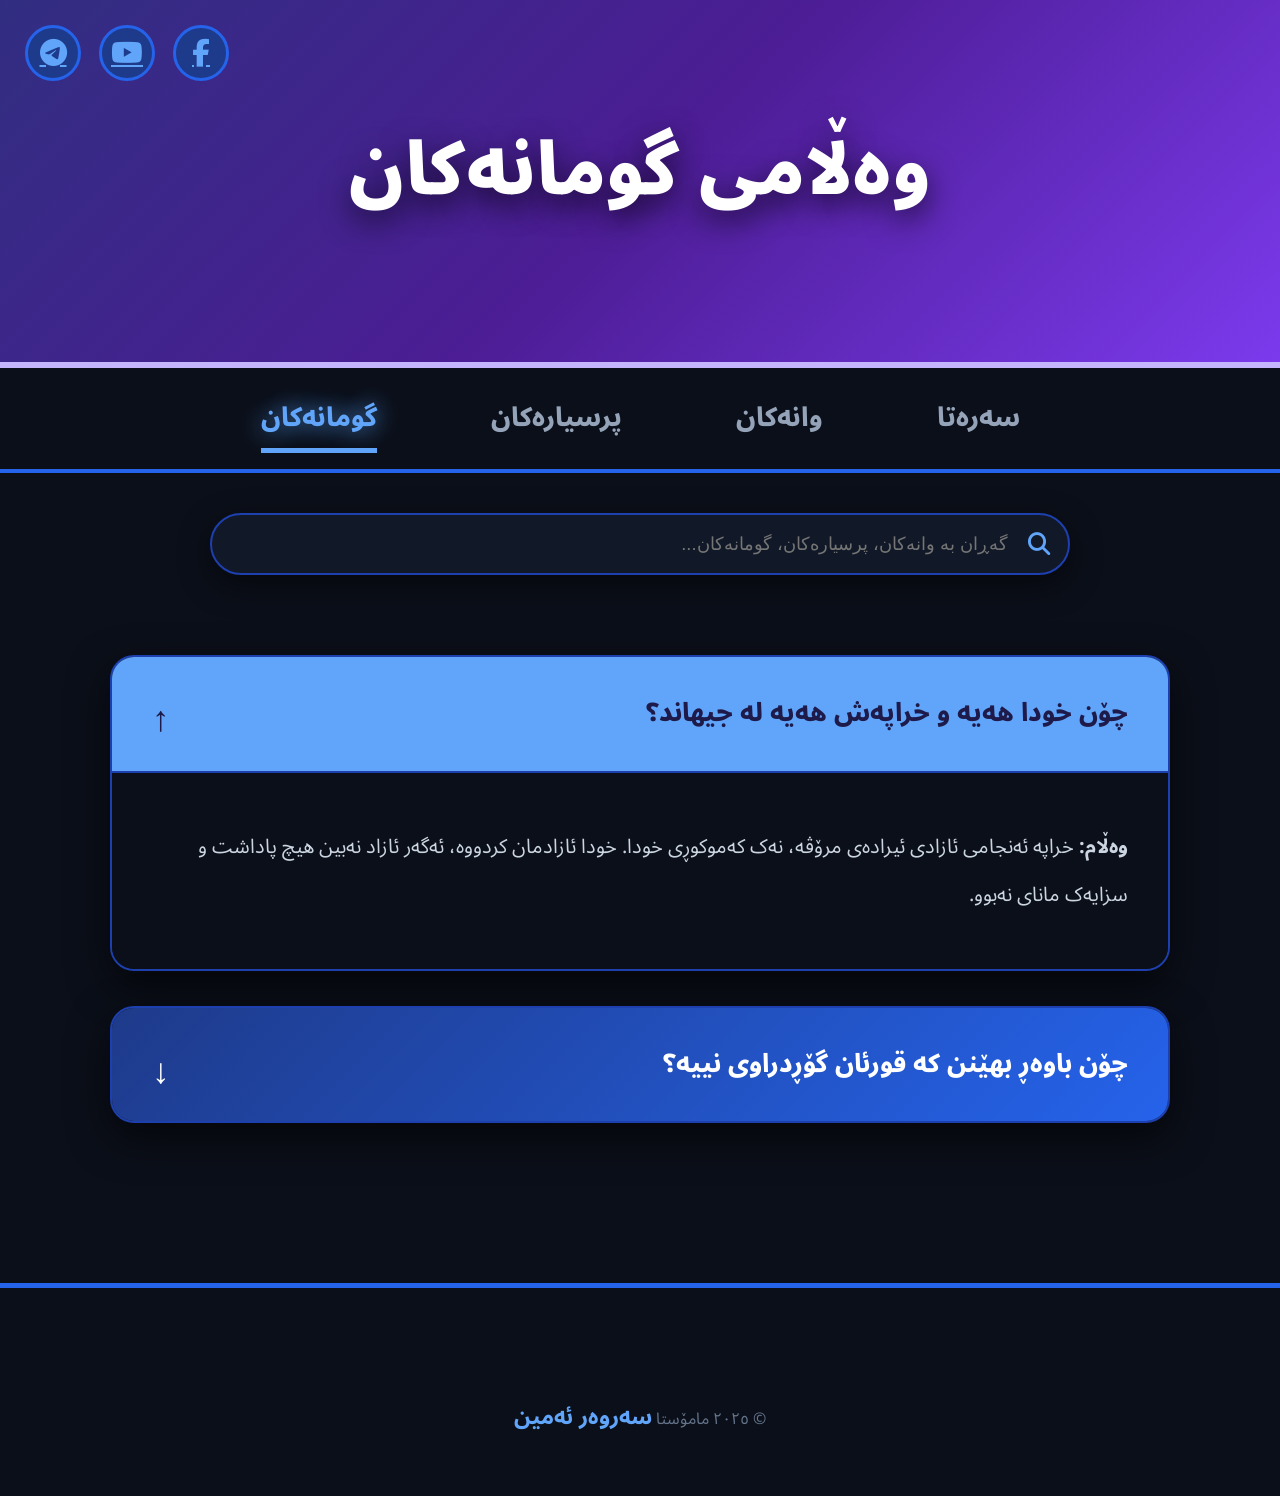
==== doubts.html @ 7249e8c4 "Add files via upload" ====
<!DOCTYPE html>
<html lang="ku" dir="rtl">
<head>
    <meta charset="UTF-8">
    <meta name="viewport" content="width=device-width, initial-scale=1.0">
    <title>وەڵامی گومانەکان | مامۆستا سەروەر ئەمین</title>
    <link rel="stylesheet" href="style.css">
</head>
<body>

<div class="top-social-fixed">
    <a href="https://facebook.com/serwermin" target="_blank" class="top-icon"><i class="fab fa-facebook-f"></i></a>
    <a href="https://youtube.com/@serwermin" target="_blank" class="top-icon"><i class="fab fa-youtube"></i></a>
    <a href="https://t.me/serwermin" target="_blank" class="top-icon"><i class="fab fa-telegram-plane"></i></a>
</div>

<header class="doubts">
    <h1>وەڵامی گومانەکان</h1>
</header>

<nav>
    <a href="index.html">سەرەتا</a>
    <a href="lessons.html">وانەکان</a>
    <a href="questions.html">پرسیارەکان</a>
    <a href="doubts.html">گومانەکان</a>
</nav>
<div class="search-container">
    <div class="search-box">
        <i class="fas fa-search"></i>
        <input type="text" id="searchInput" placeholder="گەڕان بە وانەکان، پرسیارەکان، گومانەکان..." autocomplete="off">
        <div class="search-results" id="searchResults"></div>
    </div>
</div>

<div class="accordion">
    <details class="item" open>
        <summary> چۆن خودا هەیە و خراپەش هەیە لە جیهاند؟</summary>
        <div class="content">
            <p><strong>وەڵام:</strong> خراپە ئەنجامی ئازادی ئیرادەی مرۆڤە، نەک کەموکوڕی خودا. خودا ئازادمان کردووە، ئەگەر ئازاد نەبین هیچ پاداشت و سزایەک مانای نەبوو.</p>
        </div>
    </details>
    <details class="item">
        <summary>چۆن باوەڕ بهێنن کە قورئان گۆڕدراوی نییە؟</summary>
        <div class="content">
            <p><strong>وەڵام:</strong> خودا خۆی پارێزگاری لێدەکات: ﴿إِنَّا نَحْنُ نَزَّلْنَا الذِّكْرَ وَإِنَّا لَهُ لَحَافِظُونَ﴾</p>
        </div>
    </details>
    <!-- گومانی زیاتر زیاد بکە -->
</div>

<footer>© ٢٠٢٥ مامۆستا <span>سەروەر ئەمین</span></footer>
<script src="script.js"></script>
</body>
</html>
---- style.css ----
@import url('https://fonts.googleapis.com/css2?family=Noto+Sans+Arabic:wght@300;400;500;700;900&display=swap');
@import url('https://cdnjs.cloudflare.com/ajax/libs/font-awesome/6.5.1/css/all.min.css');

*{margin:0;padding:0;box-sizing:border-box;}

body{
    font-family:'Noto Sans Arabic',sans-serif;
    background:#0b0f19;
    color:#cbd5e1;
    line-height:1.7;
    direction:rtl;
}

/* ============ مۆبایل – زۆر بچووک و شاهانە ============ */
@media (max-width: 768px) {
    header{
        padding:50px 15px 70px !important;
    }
    header h1{
        font-size:1.9rem !important;
        font-weight:900;
    }
    nav{
        padding:12px 8px !important;
    }
    nav a{
        margin:0 6px !important;
        font-size:0.95rem !important;
        font-weight:700 !important;
    }
    .cards{
        gap:16px !important;
        margin:35px auto !important;
        padding:0 12px !important;
    }
    .card{
        border-radius:18px !important;
    }
    .card h3{
        padding:35px 15px !important;
        font-size:1.35rem !important;
    }
    .accordion{
        padding:0 12px !important;
        margin:35px auto !important;
    }
    .item{
        margin:16px 0 !important;
        border-radius:18px !important;
    }
    .item summary{
        padding:18px 16px !important;
        font-size:1.15rem !important;
    }
    .content{
        padding:22px 16px !important;
        font-size:1.05rem !important;
        line-height:1.9 !important;
    }
    .top-social-fixed{
        top:8px !important;
        left:8px !important;
        gap:8px !important;
    }
    .top-icon{
        width:38px !important;
        height:38px !important;
        font-size:18px !important;
    }
    footer{
        padding:60px 15px 35px !important;
        margin-top:60px !important;
        font-size:0.95rem !important;
    }
    footer span{font-size:1.1rem !important;}
}

/* ============ کۆمپیوتەر ============ */
header{
    padding:110px 20px 130px;
    text-align:center;
    background:linear-gradient(135deg,#1e3a8a,#2563eb);
    border-bottom:6px solid #60a5fa;
}
header.lessons{background:linear-gradient(135deg,#0c4a6e,#0369a1,#0ea5e9);border-color:#7dd3fc;}
header.questions{background:linear-gradient(135deg,#1e40af,#3b82f6,#60a5fa);border-color:#93c5fd;}
header.doubts{background:linear-gradient(135deg,#312e81,#4c1d95,#7c3aed);border-color:#c4b5fd;}

header h1{font-size:4.5rem;font-weight:900;color:#fff;text-shadow:0 10px 30px rgba(0,0,0,0.7);}

nav{
    background:#0b0f19;
    padding:28px;
    text-align:center;
    position:sticky;
    top:0;
    z-index:9999;
    border-bottom:4px solid #2563eb;
    backdrop-filter:blur(15px);
}
nav a{
    color:#94a3b8;
    margin:0 55px;
    font-size:1.65rem;
    font-weight:800;
    text-decoration:none;
    position:relative;
    transition:all 0.4s;
}
nav a:hover{color:#60a5fa;}
nav a::before{content:'';position:absolute;bottom:-8px;left:50%;width:0;height:5px;background:#60a5fa;transition:all 0.5s;}
nav a:hover::before, nav a.active::before{width:100%;left:0;}
nav a.active{color:#60a5fa !important;text-shadow:0 0 25px #60a5fa;transform:scale(1.1);}

.cards{display:grid;grid-template-columns:repeat(auto-fit,minmax(320px,1fr));gap:40px;max-width:1200px;margin:90px auto;padding:0 20px;}
.card{background:#111827;border:2px solid #1e40af;border-radius:24px;overflow:hidden;cursor:pointer;transition:all 0.6s;}
.card:hover{transform:translateY(-25px);border-color:#60a5fa;box-shadow:0 40px 90px rgba(96,165,250,0.4);}
.card h3{background:linear-gradient(135deg,#1e40af,#2563eb,#3b82f6);color:white;padding:75px 20px;font-size:2.3rem;font-weight:900;text-align:center;}

.accordion{max-width:1100px;margin:80px auto;padding:0 20px;}
.item{margin:35px 0;background:#111827;border-radius:24px;overflow:hidden;border:2px solid #1e40af;box-shadow:0 15px 40px rgba(0,0,0,0.6);}
.item summary{padding:35px 40px;background:linear-gradient(135deg,#1e3a8a,#2563eb);color:white;font-size:1.6rem;font-weight:800;cursor:pointer;list-style:none;position:relative;}
.item summary::after{content:"↓";position:absolute;left:40px;font-size:2.2rem;transition:0.5s;}
.item[open] summary::after{transform:rotate(180deg);}
.item[open] summary{background:#60a5fa;color:#1e1b4b;}
.content{padding:50px 40px;background:#0b0f19;font-size:1.25rem;line-height:2.4;border-top:2px solid #1e40af;}

.top-social-fixed{position:fixed;top:25px;left:25px;z-index:9999;display:flex;gap:18px;}
.top-icon{width:56px;height:56px;background:#1e3a8a;color:#60a5fa;display:flex;align-items:center;justify-content:center;font-size:28px;border-radius:50%;border:3px solid #2563eb;transition:all 0.4s;}
.top-icon:hover{background:#60a5fa;color:white;transform:scale(1.3);}

footer{text-align:center;padding:110px 20px 60px;background:#0b0f19;color:#64748b;border-top:5px solid #2563eb;margin-top:160px;}
footer span{color:#60a5fa;font-weight:bold;font-size:1.4rem;}
.search-container{
    max-width: 900px;
    margin: 40px auto 60px;
    padding: 0 20px;
    position: relative;
}

.search-box{
    position: relative;
}

.search-box i{
    position: absolute;
    right: 20px;
    top: 50%;
    transform: translateY(-50%);
    color: #60a5fa;
    font-size: 1.4rem;
    pointer-events: none;
    z-index: 2;
}

#searchInput{
    width: 100%;
    padding: 18px 60px 18px 20px;
    background: #111827;
    border: 2px solid #1e40af;
    border-radius: 50px;
    color: white;
    font-size: 1.15rem;
    outline: none;
    transition: all 0.4s ease;
    box-shadow: 0 10px 30px rgba(0,0,0,0.5);
}

#searchInput:focus{
    border-color: #60a5fa;
    box-shadow: 0 15px 40px rgba(96,165,250,0.4);
    background: #171d2d;
}

.search-results{
    position: absolute;
    top: 100%;
    left: 0;
    right: 0;
    background: #111827;
    border-radius: 20px;
    margin-top: 10px;
    max-height: 70vh;
    overflow-y: auto;
    border: 2px solid #1e40af;
    box-shadow: 0 20px 50px rgba(0,0,0,0.7);
    opacity: 0;
    visibility: hidden;
    transition: all 0.4s ease;
    z-index: 1000;
}

.search-results.show{
    opacity: 1;
    visibility: visible;
}

.search-result-item{
    padding: 18px 25px;
    border-bottom: 1px solid #1e40af;
    transition: all 0.3s ease;
    cursor: pointer;
}

.search-result-item:hover{
    background: #2563eb;
    padding-left: 35px;
}

.search-result-item:last-child{
    border-bottom: none;
}

.search-result-item h4{
    color: #60a5fa;
    font-size: 1.15rem;
    margin-bottom: 6px;
}

.search-result-item p{
    color: #94a3b8;
    font-size: 0.95rem;
    margin: 0;
}

/* مۆبایل */
@media (max-width: 768px){
    #searchInput{
        padding: 16px 55px 16px 18px;
        font-size: 1rem;
    }
    .search-result-item{
        padding: 16px 20px;
    }
    .search-result-item h4{font-size: 1.05rem;}
}
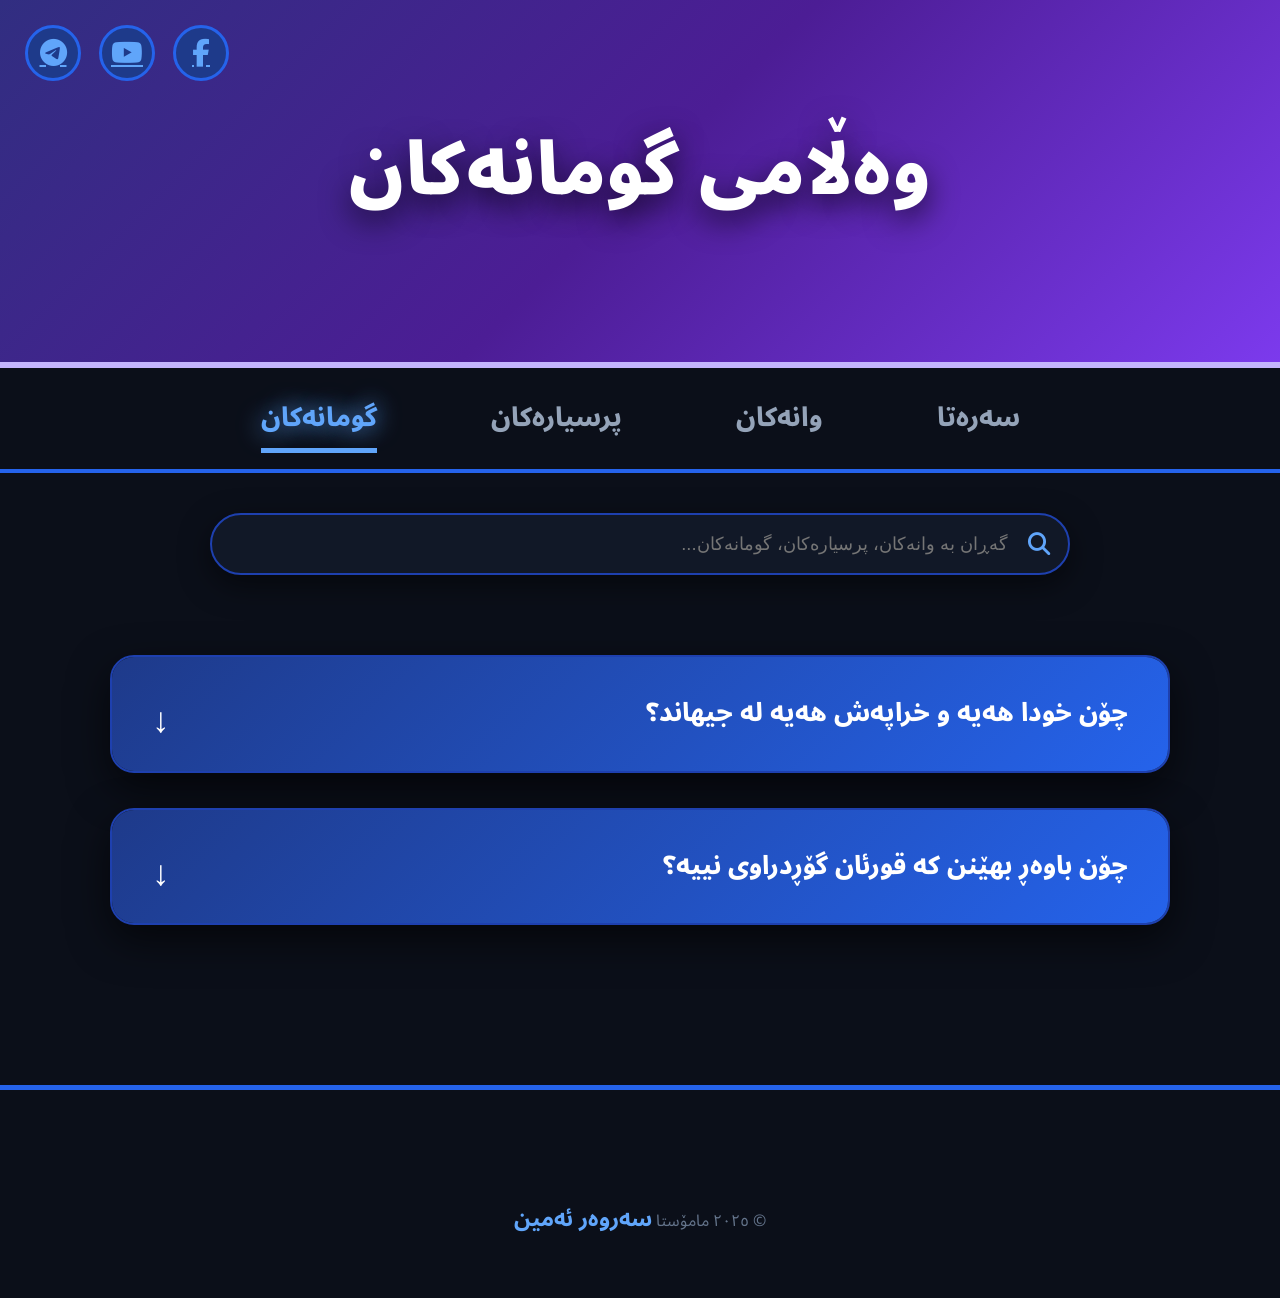
==== commit 4ffb416d: "doubts.html" ====
--- a/doubts.html
+++ b/doubts.html
@@ -33,7 +33,7 @@
 </div>
 
 <div class="accordion">
-    <details class="item" open>
+    <details class="item" >
         <summary> چۆن خودا هەیە و خراپەش هەیە لە جیهاند؟</summary>
         <div class="content">
             <p><strong>وەڵام:</strong> خراپە ئەنجامی ئازادی ئیرادەی مرۆڤە، نەک کەموکوڕی خودا. خودا ئازادمان کردووە، ئەگەر ئازاد نەبین هیچ پاداشت و سزایەک مانای نەبوو.</p>
@@ -51,4 +51,5 @@
 <footer>© ٢٠٢٥ مامۆستا <span>سەروەر ئەمین</span></footer>
 <script src="script.js"></script>
 </body>
-</html>+
+</html>
